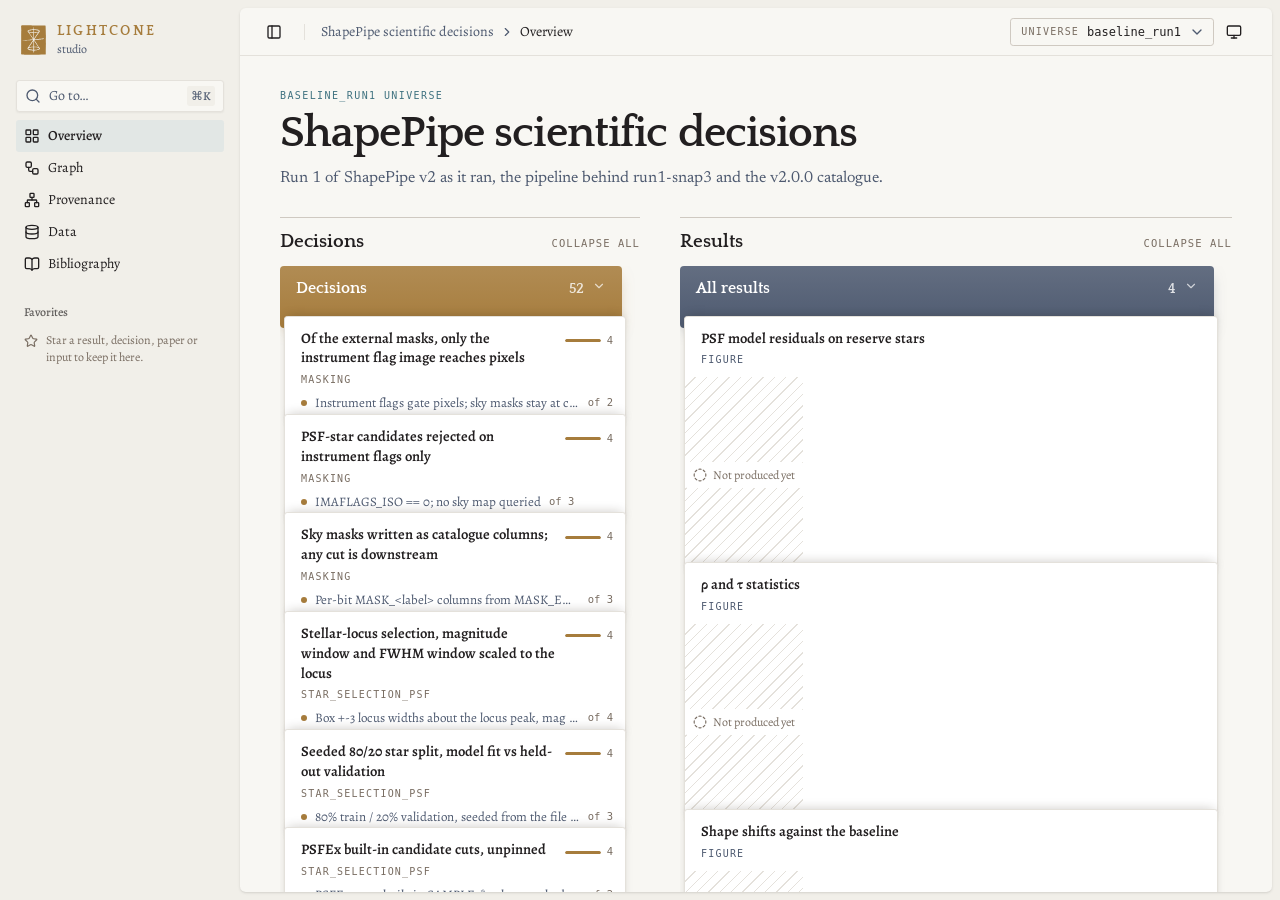
==== shapepipe/studio/index.html @ 7360a4a2 "shapepipe/studio: Lightcone Studio of ShapePipe's decision record (unlisted, noindex)" ====
<!doctype html>
<html lang="en" class="lightcone-brand" data-lightcone-color-scheme="light" data-astra-color-scheme="light">
  <head>
    <meta name="robots" content="noindex, nofollow">
    <meta charset="UTF-8" />
    <meta name="viewport" content="width=device-width, initial-scale=1.0" />
    <title>Lightcone studio</title>
    <link rel="icon" type="image/svg+xml" href="./assets/lightcone-mark-cOkXkQRK.svg" />
    <script>
      // Set the scheme before first paint, so a dark page never flashes light.
      (function () {
        var pref = null;
        try { pref = localStorage.getItem("astra-studio:scheme"); } catch (e) {}
        var dark = pref ? pref === "dark" : matchMedia("(prefers-color-scheme: dark)").matches;
        var s = dark ? "dark" : "light", r = document.documentElement;
        r.dataset.lightconeColorScheme = s;
        r.dataset.astraColorScheme = s;
        if (dark) r.classList.add("dark");
      })();
    </script>
    <script type="module" crossorigin src="./assets/index-BEyozofx.js"></script>
    <link rel="stylesheet" crossorigin href="./assets/index-DimcTWDo.css">
  </head>
  <body>
    <div id="root"></div>
  </body>
</html>
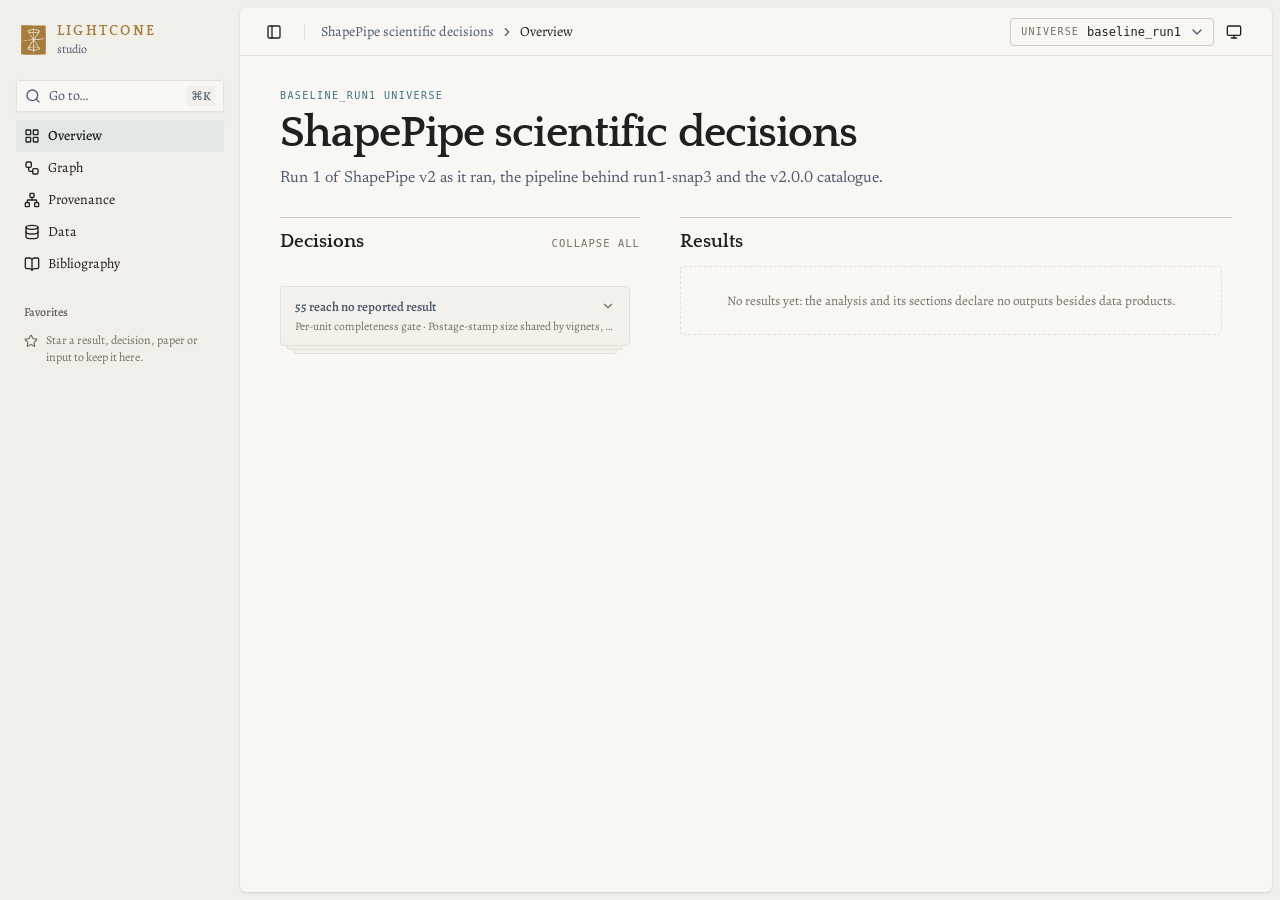
==== commit 3122b57b: "shapepipe studio: ASTRA 0.1 spec ending at final_cat, star_catalogue and coverage_maps" ====
--- a/shapepipe/studio/index.html
+++ b/shapepipe/studio/index.html
@@ -18,7 +18,7 @@
         if (dark) r.classList.add("dark");
       })();
     </script>
-    <script type="module" crossorigin src="./assets/index-BEyozofx.js"></script>
+    <script type="module" crossorigin src="./assets/index-baWPgTlR.js"></script>
     <link rel="stylesheet" crossorigin href="./assets/index-DimcTWDo.css">
   </head>
   <body>
